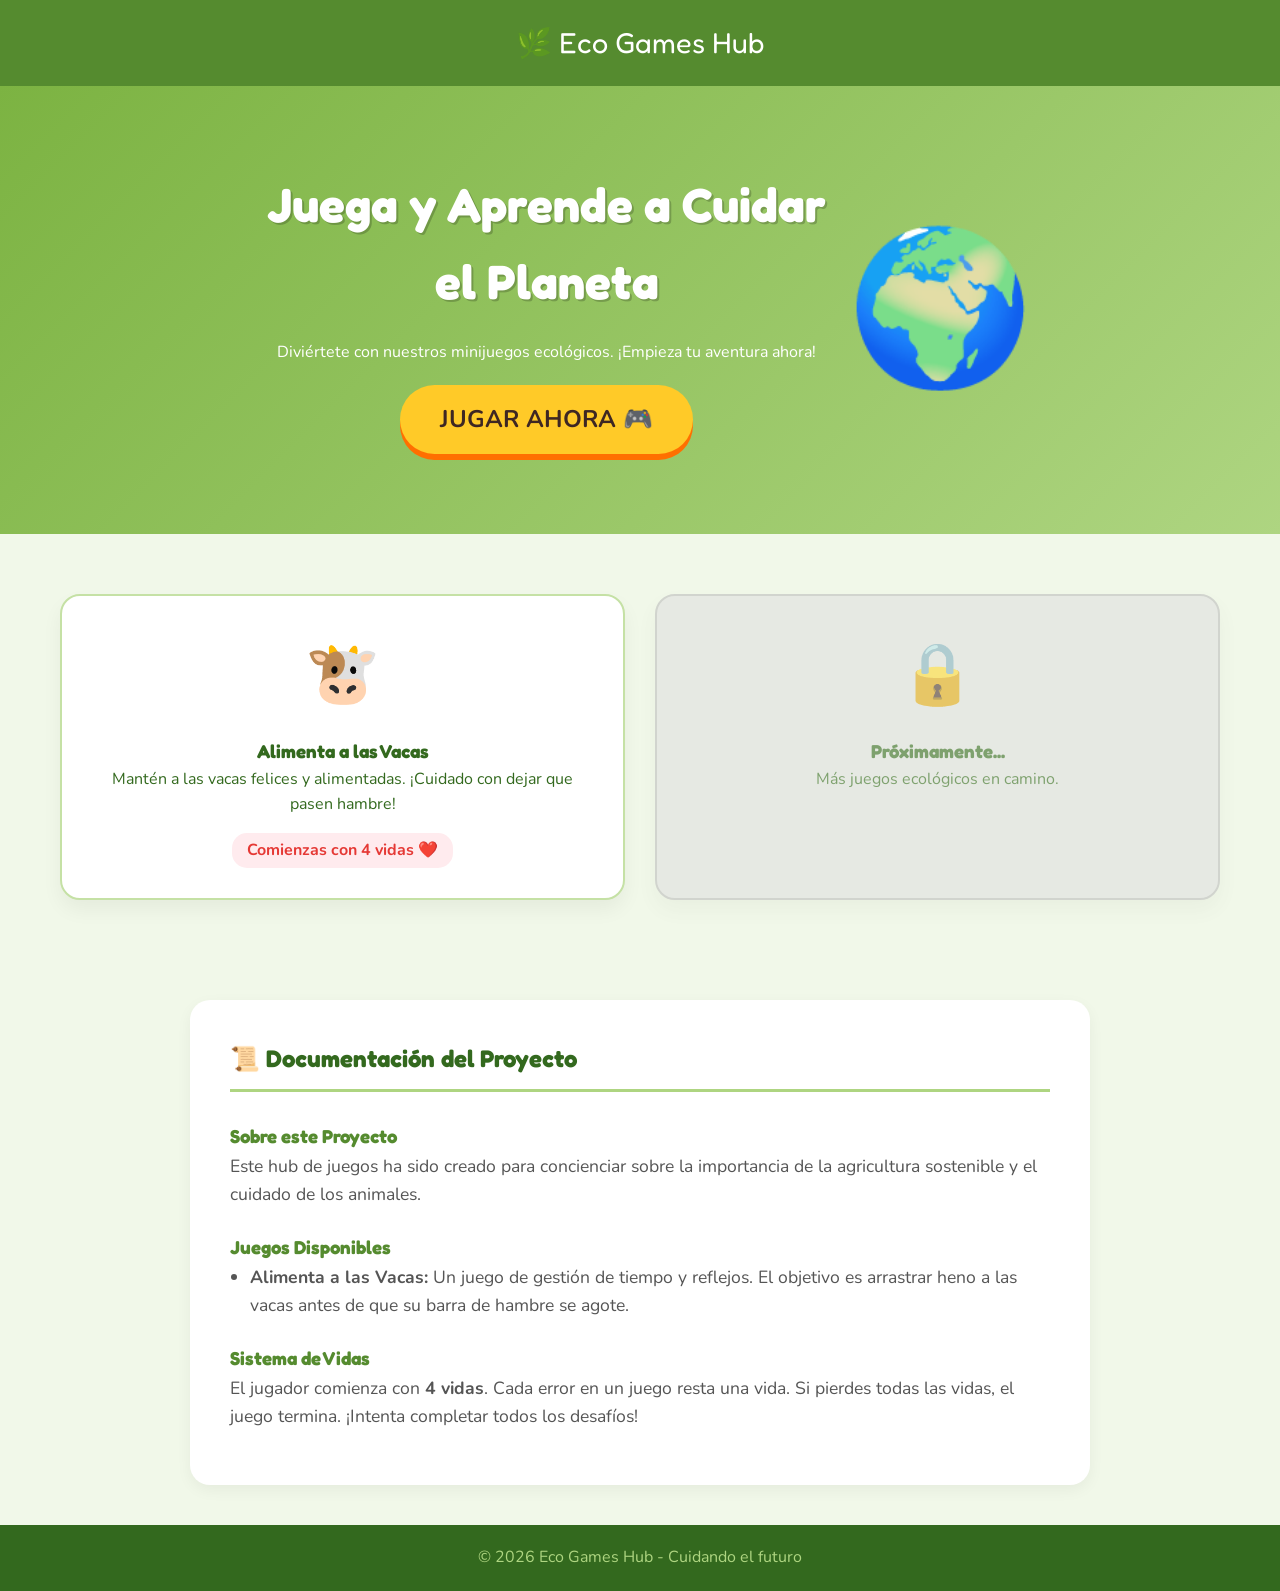
==== eco-games-hub/index.html @ 915b9987 "Juego Alimentar Vacas y Menu web terminado" ====
<!DOCTYPE html>
<html lang="es">

<head>
    <meta charset="UTF-8">
    <meta name="viewport" content="width=device-width, initial-scale=1.0">
    <title>Eco Games Hub</title>
    <link rel="stylesheet" href="style.css">
    <link href="https://fonts.googleapis.com/css2?family=Fredoka+One&family=Nunito:wght@400;700&display=swap"
        rel="stylesheet">
</head>

<body>

    <header class="main-header">
        <div class="logo">🌿 Eco Games Hub</div>
    </header>

    <main>
        <section class="hero">
            <div class="hero-content">
                <h1>Juega y Aprende a Cuidar el Planeta</h1>
                <p>Diviértete con nuestros minijuegos ecológicos. ¡Empieza tu aventura ahora!</p>
                <!-- Link to the game with initial lives -->
                <a href="../cow-feeding-game/index.html?lives=4" class="play-btn">
                    JUGAR AHORA 🎮
                </a>
            </div>
            <div class="hero-image">
                🌍
            </div>
        </section>

        <section class="games-grid">
            <div class="game-card">
                <div class="icon">🐮</div>
                <h3>Alimenta a las Vacas</h3>
                <p>Mantén a las vacas felices y alimentadas. ¡Cuidado con dejar que pasen hambre!</p>
                <div class="lives-info">Comienzas con 4 vidas ❤️</div>
            </div>
            <!-- More games can be added here -->
            <div class="game-card locked">
                <div class="icon">🔒</div>
                <h3>Próximamente...</h3>
                <p>Más juegos ecológicos en camino.</p>
            </div>
        </section>

        <section class="documentation">
            <h2>📜 Documentación del Proyecto</h2>
            <div class="doc-content">
                <h3>Sobre este Proyecto</h3>
                <p>Este hub de juegos ha sido creado para concienciar sobre la importancia de la agricultura sostenible
                    y el cuidado de los animales.</p>

                <h3>Juegos Disponibles</h3>
                <ul>
                    <li><strong>Alimenta a las Vacas:</strong> Un juego de gestión de tiempo y reflejos. El objetivo es
                        arrastrar heno a las vacas antes de que su barra de hambre se agote.</li>
                </ul>

                <h3>Sistema de Vidas</h3>
                <p>El jugador comienza con <strong>4 vidas</strong>. Cada error en un juego resta una vida. Si pierdes
                    todas las vidas, el juego termina. ¡Intenta completar todos los desafíos!</p>
            </div>
        </section>
    </main>

    <footer>
        <p>© 2026 Eco Games Hub - Cuidando el futuro</p>
    </footer>

</body>

</html>
---- eco-games-hub/style.css ----
/* Reset & Fonts */
* {
    box-sizing: border-box;
    margin: 0;
    padding: 0;
}

body {
    font-family: 'Nunito', sans-serif;
    background-color: #f1f8e9;
    /* Light green/off-white */
    color: #33691e;
    line-height: 1.6;
}

h1,
h2,
h3,
.logo {
    font-family: 'Fredoka One', cursive;
}

/* Header */
.main-header {
    background-color: #558b2f;
    padding: 20px;
    color: white;
    box-shadow: 0 4px 6px rgba(0, 0, 0, 0.1);
}

.logo {
    font-size: 1.8rem;
    text-align: center;
}

/* Hero Section */
.hero {
    display: flex;
    flex-wrap: wrap;
    justify-content: center;
    align-items: center;
    padding: 60px 20px;
    background: linear-gradient(135deg, #7cb342 0%, #aed581 100%);
    color: white;
    text-align: center;
}

.hero-content {
    max-width: 600px;
    padding: 20px;
}

.hero h1 {
    font-size: 3rem;
    margin-bottom: 20px;
    text-shadow: 2px 2px 0px rgba(0, 0, 0, 0.2);
}

.play-btn {
    display: inline-block;
    background-color: #ffca28;
    color: #3e2723;
    padding: 15px 40px;
    font-size: 1.5rem;
    border-radius: 50px;
    text-decoration: none;
    font-weight: bold;
    box-shadow: 0 6px 0 #ff6f00;
    transition: transform 0.1s, box-shadow 0.1s;
    margin-top: 20px;
}

.play-btn:active {
    transform: translateY(6px);
    box-shadow: 0 0 0;
}

.hero-image {
    font-size: 150px;
    animation: float 3s ease-in-out infinite;
}

@keyframes float {
    0% {
        transform: translateY(0px);
    }

    50% {
        transform: translateY(-20px);
    }

    100% {
        transform: translateY(0px);
    }
}

/* Games Grid */
.games-grid {
    display: grid;
    grid-template-columns: repeat(auto-fit, minmax(280px, 1fr));
    gap: 30px;
    padding: 60px 20px;
    max-width: 1200px;
    margin: 0 auto;
}

.game-card {
    background: white;
    border-radius: 20px;
    padding: 30px;
    text-align: center;
    box-shadow: 0 10px 20px rgba(0, 0, 0, 0.05);
    border: 2px solid #c5e1a5;
    transition: transform 0.3s;
}

.game-card:hover {
    transform: translateY(-10px);
    border-color: #7cb342;
}

.game-card .icon {
    font-size: 60px;
    margin-bottom: 15px;
}

.game-card.locked {
    opacity: 0.6;
    background-color: #e0e0e0;
    border-color: #bdbdbd;
}

.lives-info {
    margin-top: 15px;
    font-weight: bold;
    color: #e53935;
    background: #ffebee;
    display: inline-block;
    padding: 5px 15px;
    border-radius: 15px;
}

/* Documentation */
.documentation {
    max-width: 900px;
    margin: 40px auto;
    padding: 40px;
    background-color: white;
    border-radius: 20px;
    box-shadow: 0 5px 15px rgba(0, 0, 0, 0.05);
}

.documentation h2 {
    color: #33691e;
    border-bottom: 3px solid #aed581;
    padding-bottom: 10px;
    margin-bottom: 30px;
}

.doc-content h3 {
    margin-top: 25px;
    color: #558b2f;
}

.doc-content p,
.doc-content ul {
    margin-bottom: 15px;
    color: #555;
    font-size: 1.1rem;
}

.doc-content ul {
    padding-left: 20px;
}

/* Footer */
footer {
    text-align: center;
    padding: 20px;
    background-color: #33691e;
    color: #aed581;
    margin-top: 40px;
}
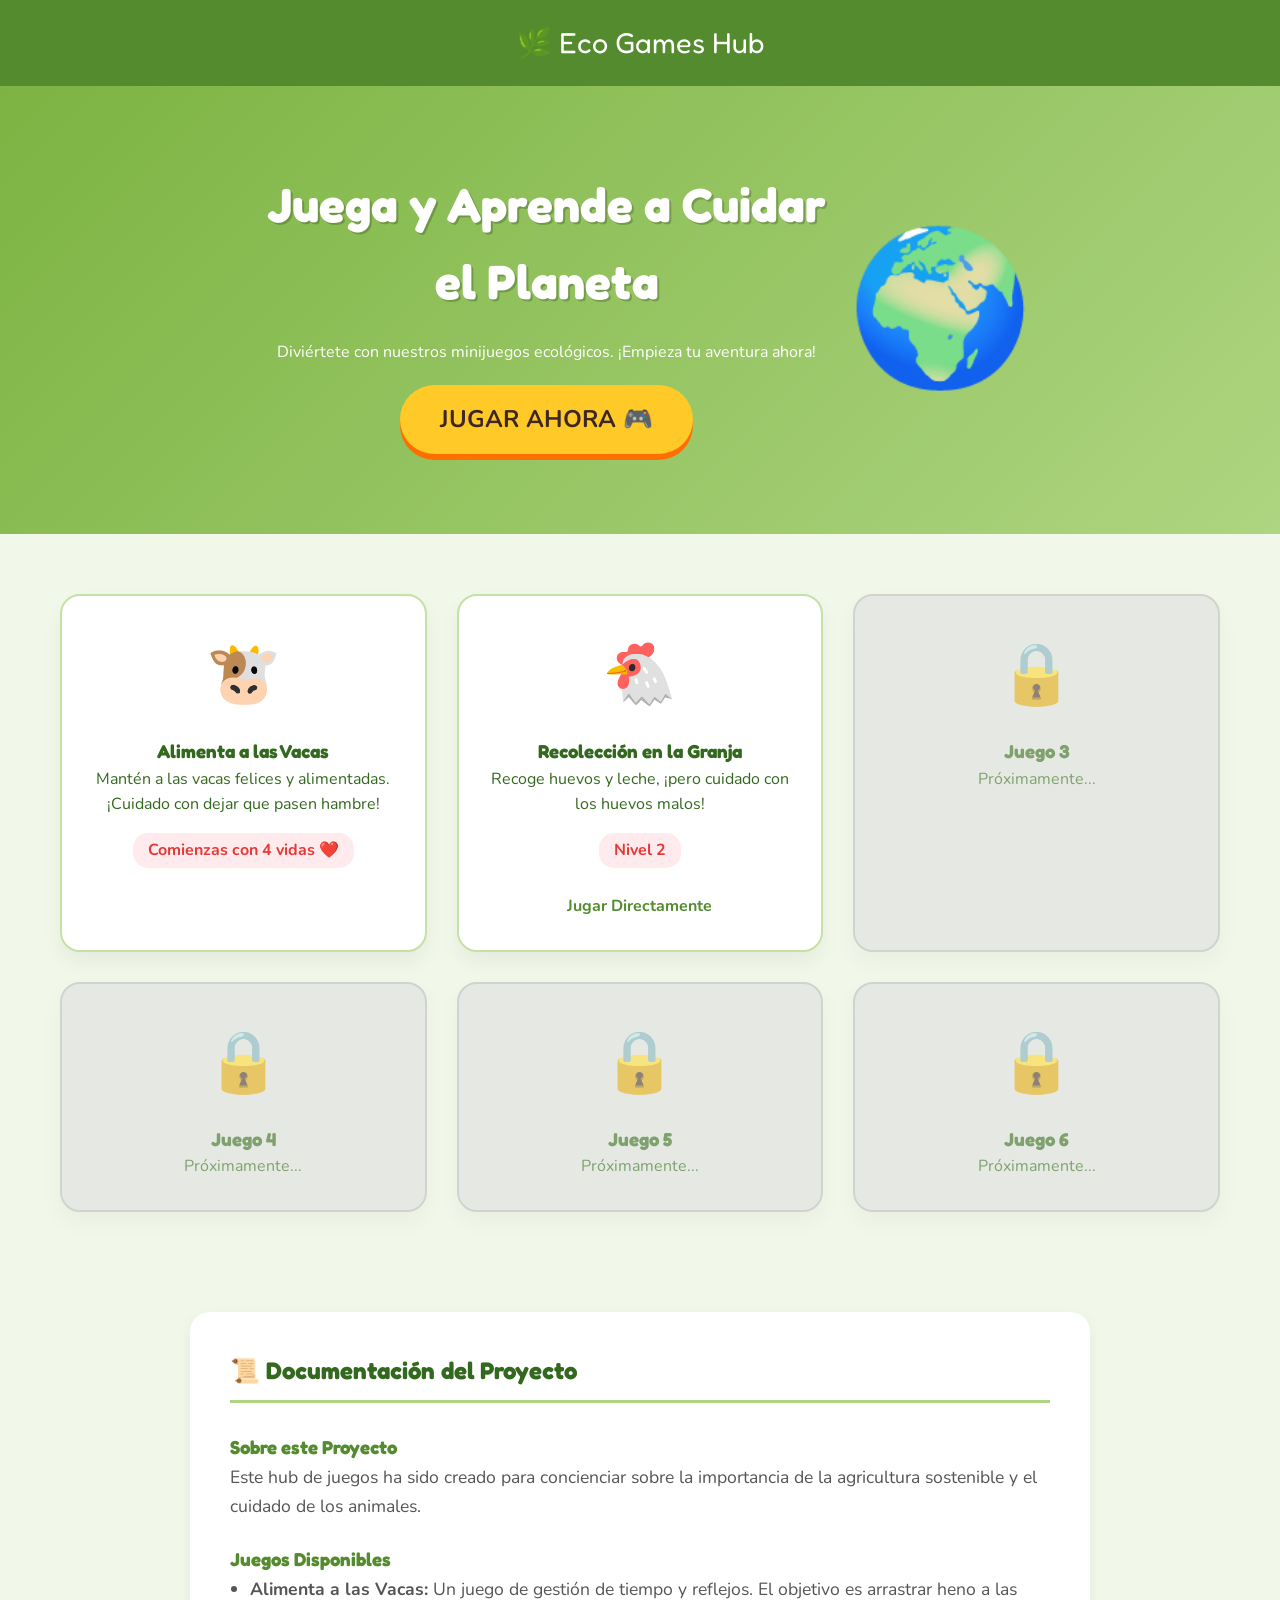
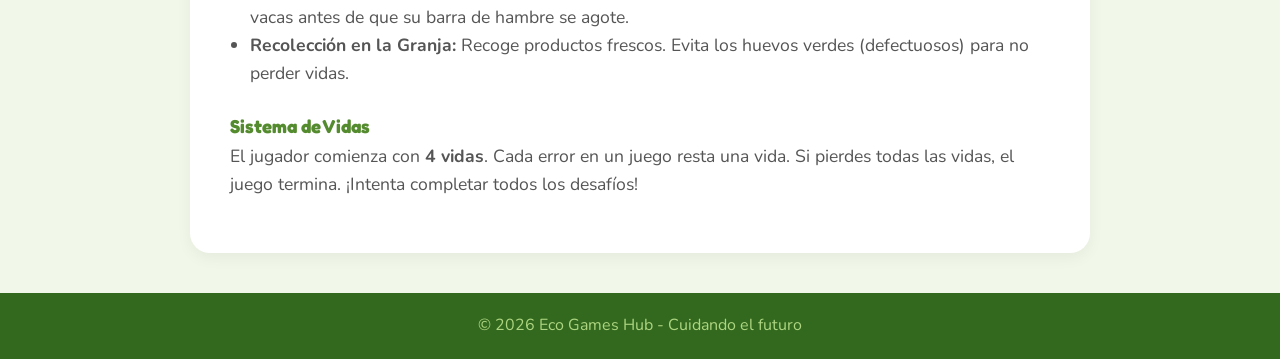
==== commit 6f46828b: "Creacion de juego de granja" ====
--- a/eco-games-hub/index.html
+++ b/eco-games-hub/index.html
@@ -38,11 +38,39 @@
                 <p>Mantén a las vacas felices y alimentadas. ¡Cuidado con dejar que pasen hambre!</p>
                 <div class="lives-info">Comienzas con 4 vidas ❤️</div>
             </div>
-            <!-- More games can be added here -->
+            <!-- Farm Collection Game -->
+            <div class="game-card">
+                <div class="icon">🐔</div>
+                <h3>Recolección en la Granja</h3>
+                <p>Recoge huevos y leche, ¡pero cuidado con los huevos malos!</p>
+                <div class="lives-info">Nivel 2</div>
+                <br><br>
+                <a href="../farm-collection-game/index.html?lives=4"
+                    style="text-decoration: none; color: #558b2f; font-weight: bold;">Jugar Directamente</a>
+            </div>
+
             <div class="game-card locked">
                 <div class="icon">🔒</div>
-                <h3>Próximamente...</h3>
-                <p>Más juegos ecológicos en camino.</p>
+                <h3>Juego 3</h3>
+                <p>Próximamente...</p>
+            </div>
+
+            <div class="game-card locked">
+                <div class="icon">🔒</div>
+                <h3>Juego 4</h3>
+                <p>Próximamente...</p>
+            </div>
+
+            <div class="game-card locked">
+                <div class="icon">🔒</div>
+                <h3>Juego 5</h3>
+                <p>Próximamente...</p>
+            </div>
+
+            <div class="game-card locked">
+                <div class="icon">🔒</div>
+                <h3>Juego 6</h3>
+                <p>Próximamente...</p>
             </div>
         </section>
 
@@ -57,6 +85,8 @@
                 <ul>
                     <li><strong>Alimenta a las Vacas:</strong> Un juego de gestión de tiempo y reflejos. El objetivo es
                         arrastrar heno a las vacas antes de que su barra de hambre se agote.</li>
+                    <li><strong>Recolección en la Granja:</strong> Recoge productos frescos. Evita los huevos verdes
+                        (defectuosos) para no perder vidas.</li>
                 </ul>
 
                 <h3>Sistema de Vidas</h3>
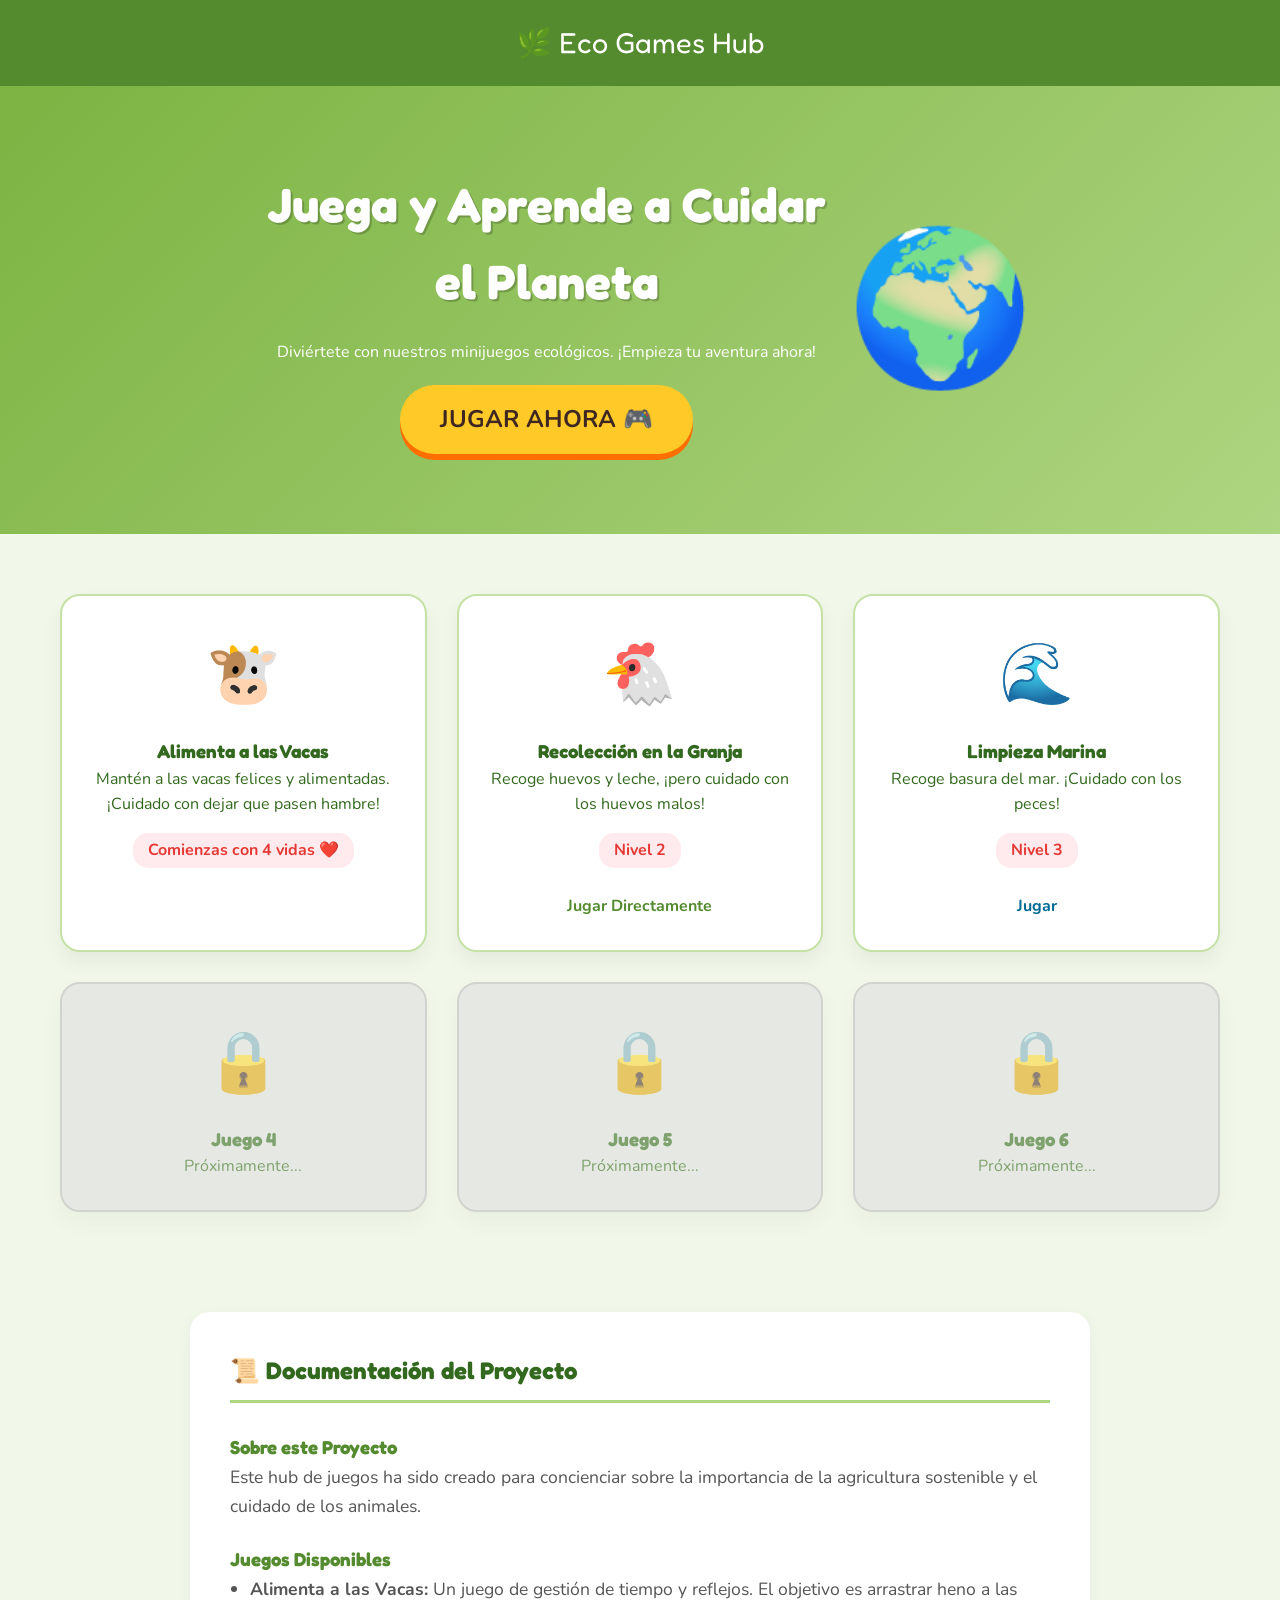
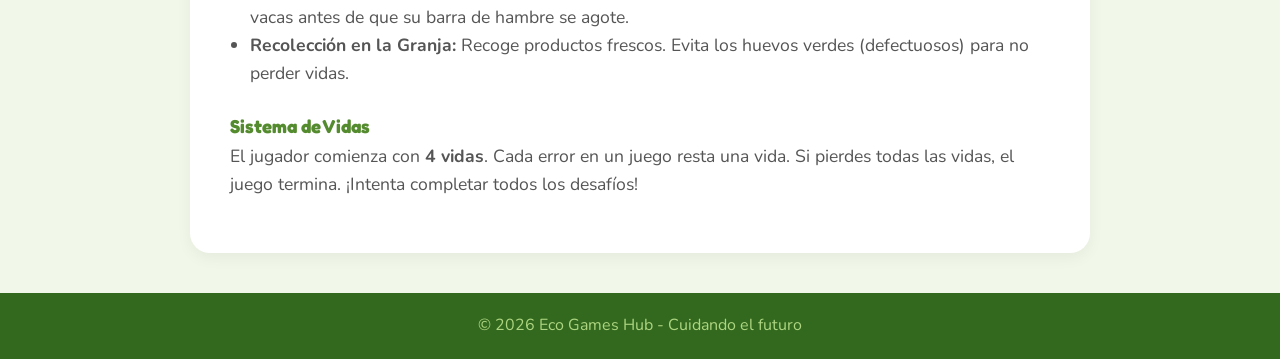
==== commit 5ad02946: "crear juego peces" ====
--- a/eco-games-hub/index.html
+++ b/eco-games-hub/index.html
@@ -49,10 +49,14 @@
                     style="text-decoration: none; color: #558b2f; font-weight: bold;">Jugar Directamente</a>
             </div>
 
-            <div class="game-card locked">
-                <div class="icon">🔒</div>
-                <h3>Juego 3</h3>
-                <p>Próximamente...</p>
+            <div class="game-card">
+                <div class="icon">🌊</div>
+                <h3>Limpieza Marina</h3>
+                <p>Recoge basura del mar. ¡Cuidado con los peces!</p>
+                <div class="lives-info">Nivel 3</div>
+                <br><br>
+                <a href="../marine-cleaning-game/index.html?lives=4" class="play-btn-small"
+                    style="text-decoration: none; color: #006994; font-weight: bold;">Jugar</a>
             </div>
 
             <div class="game-card locked">
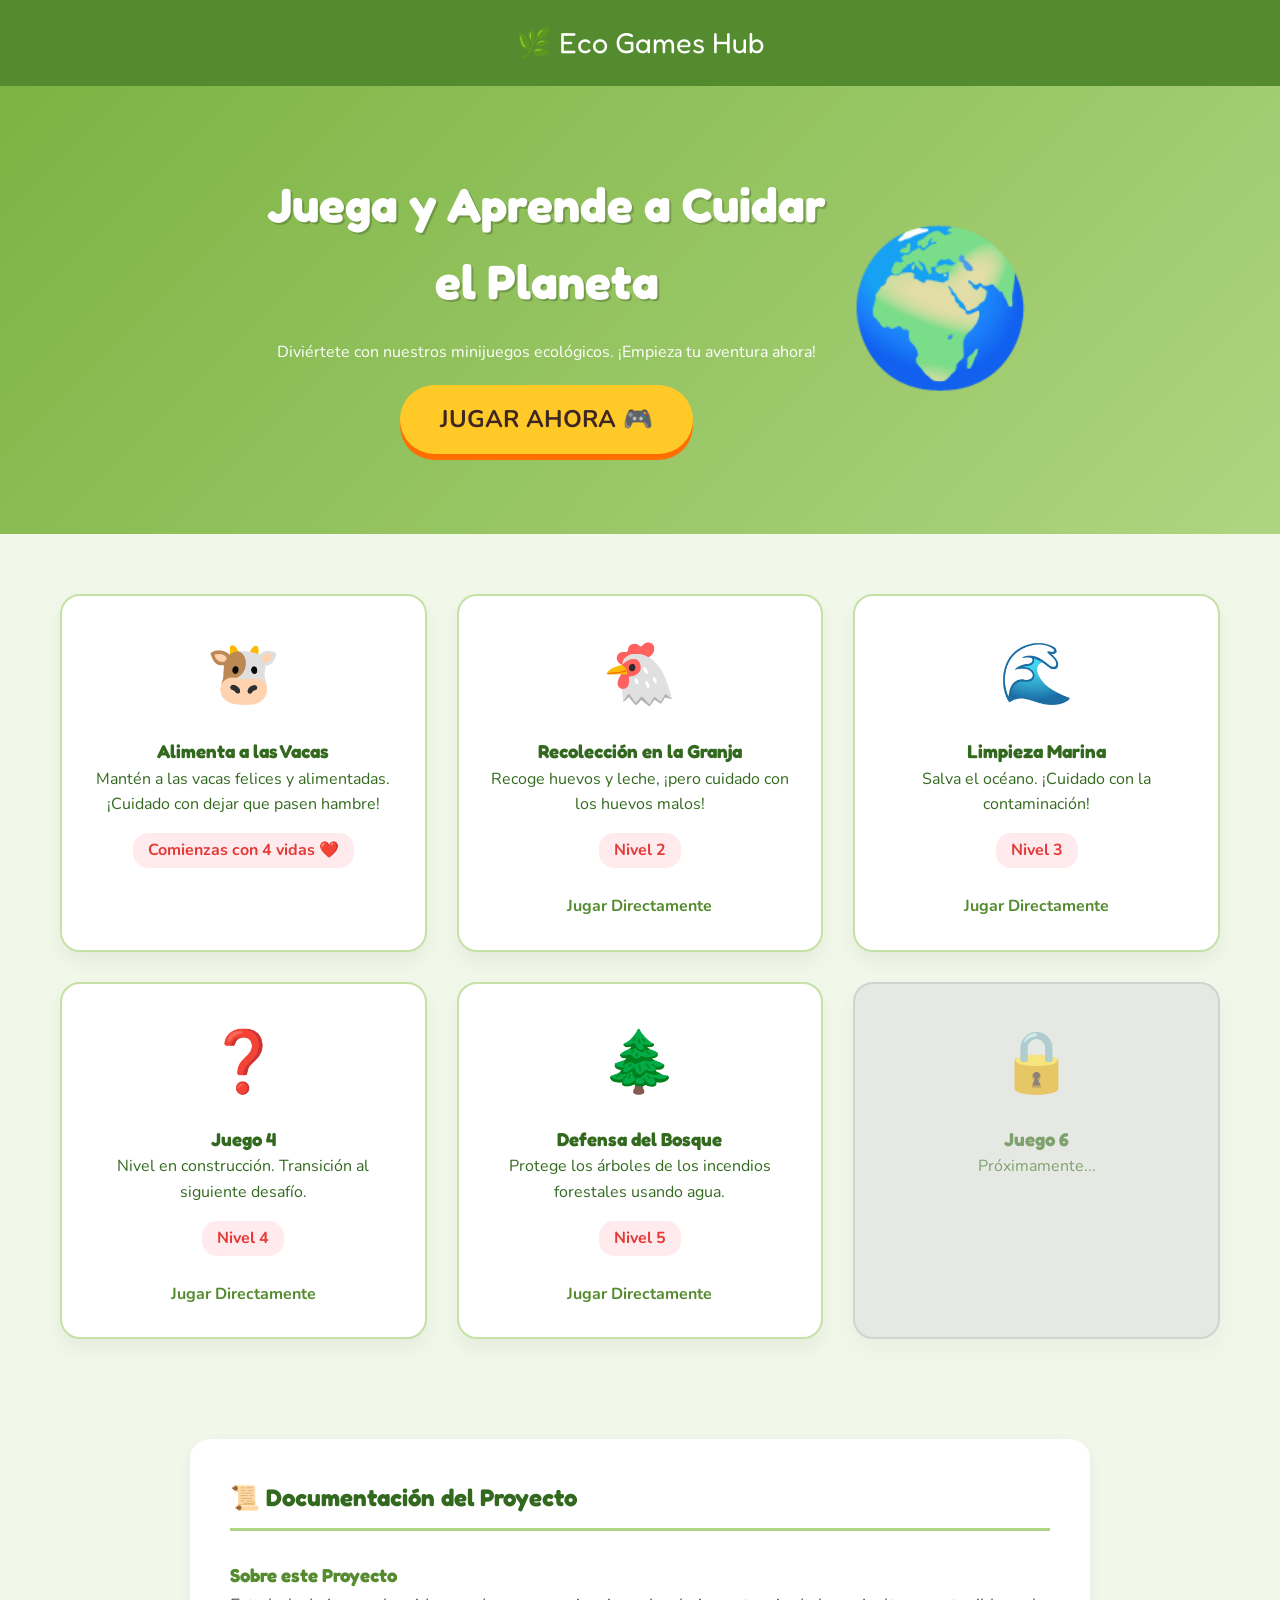
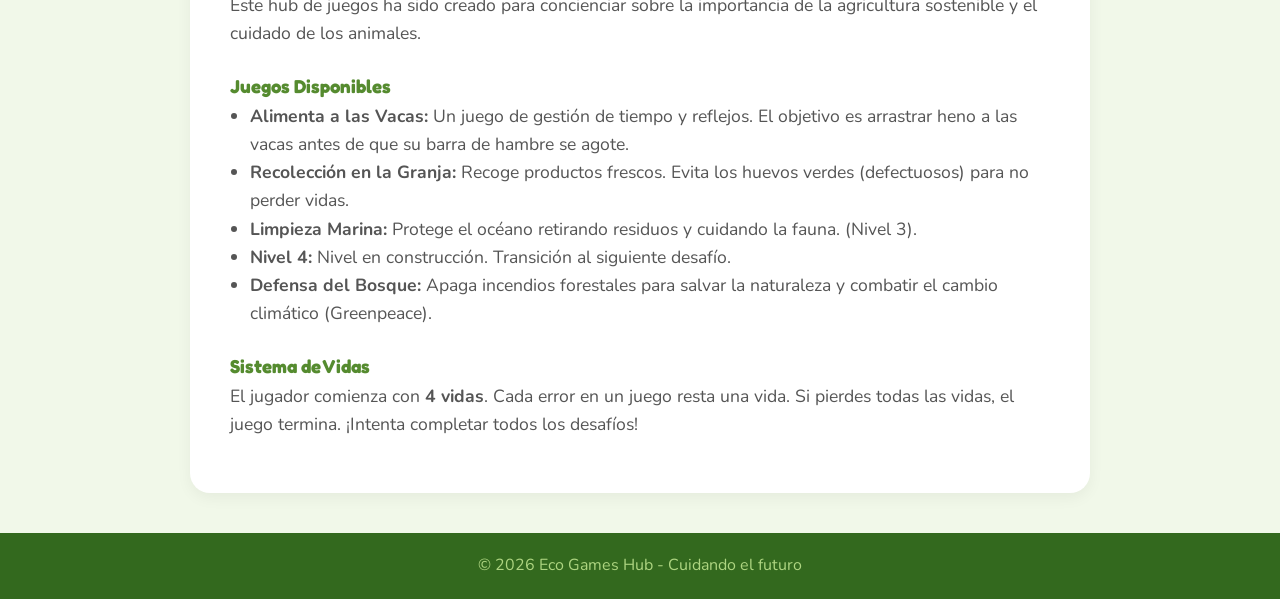
==== commit faded9f8: "juego green peace" ====
--- a/eco-games-hub/index.html
+++ b/eco-games-hub/index.html
@@ -49,26 +49,37 @@
                     style="text-decoration: none; color: #558b2f; font-weight: bold;">Jugar Directamente</a>
             </div>
 
+            <!-- Marine Cleaning Game -->
             <div class="game-card">
                 <div class="icon">🌊</div>
                 <h3>Limpieza Marina</h3>
-                <p>Recoge basura del mar. ¡Cuidado con los peces!</p>
+                <p>Salva el océano. ¡Cuidado con la contaminación!</p>
                 <div class="lives-info">Nivel 3</div>
                 <br><br>
-                <a href="../marine-cleaning-game/index.html?lives=4" class="play-btn-small"
-                    style="text-decoration: none; color: #006994; font-weight: bold;">Jugar</a>
+                <a href="../marine-cleaning-game/index.html?lives=4"
+                    style="text-decoration: none; color: #558b2f; font-weight: bold;">Jugar Directamente</a>
             </div>
 
-            <div class="game-card locked">
-                <div class="icon">🔒</div>
+            <!-- Game 4 Placeholder -->
+            <div class="game-card">
+                <div class="icon">❓</div>
                 <h3>Juego 4</h3>
-                <p>Próximamente...</p>
+                <p>Nivel en construcción. Transición al siguiente desafío.</p>
+                <div class="lives-info">Nivel 4</div>
+                <br><br>
+                <a href="../game-4-placeholder/index.html?lives=4"
+                    style="text-decoration: none; color: #558b2f; font-weight: bold;">Jugar Directamente</a>
             </div>
 
-            <div class="game-card locked">
-                <div class="icon">🔒</div>
-                <h3>Juego 5</h3>
-                <p>Próximamente...</p>
+            <!-- Greenpeace Forest Game -->
+            <div class="game-card">
+                <div class="icon">🌲</div>
+                <h3>Defensa del Bosque</h3>
+                <p>Protege los árboles de los incendios forestales usando agua.</p>
+                <div class="lives-info">Nivel 5</div>
+                <br><br>
+                <a href="../greenpeace-forest-game/index.html?lives=4"
+                    style="text-decoration: none; color: #558b2f; font-weight: bold;">Jugar Directamente</a>
             </div>
 
             <div class="game-card locked">
@@ -91,6 +102,11 @@
                         arrastrar heno a las vacas antes de que su barra de hambre se agote.</li>
                     <li><strong>Recolección en la Granja:</strong> Recoge productos frescos. Evita los huevos verdes
                         (defectuosos) para no perder vidas.</li>
+                    <li><strong>Limpieza Marina:</strong> Protege el océano retirando residuos y cuidando la fauna.
+                        (Nivel 3).</li>
+                    <li><strong>Nivel 4:</strong> Nivel en construcción. Transición al siguiente desafío.</li>
+                    <li><strong>Defensa del Bosque:</strong> Apaga incendios forestales para salvar la naturaleza y
+                        combatir el cambio climático (Greenpeace).</li>
                 </ul>
 
                 <h3>Sistema de Vidas</h3>
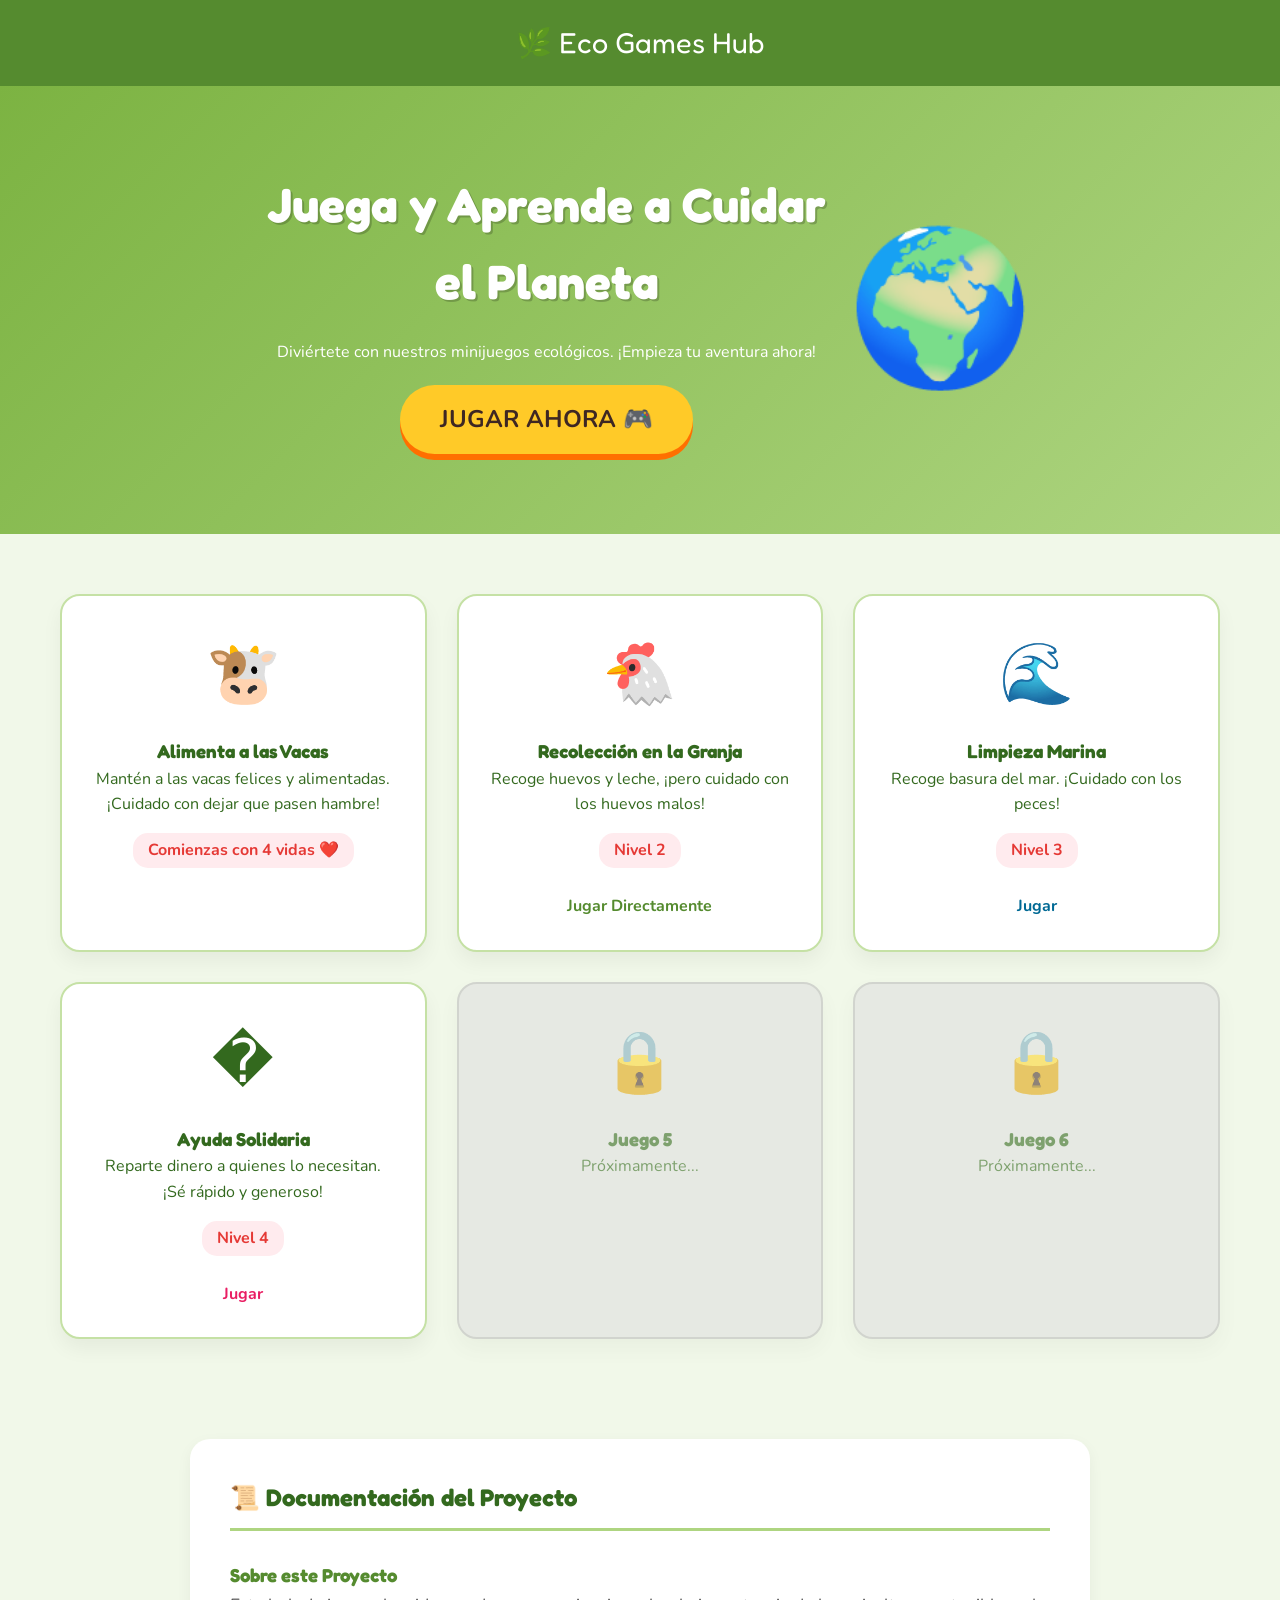
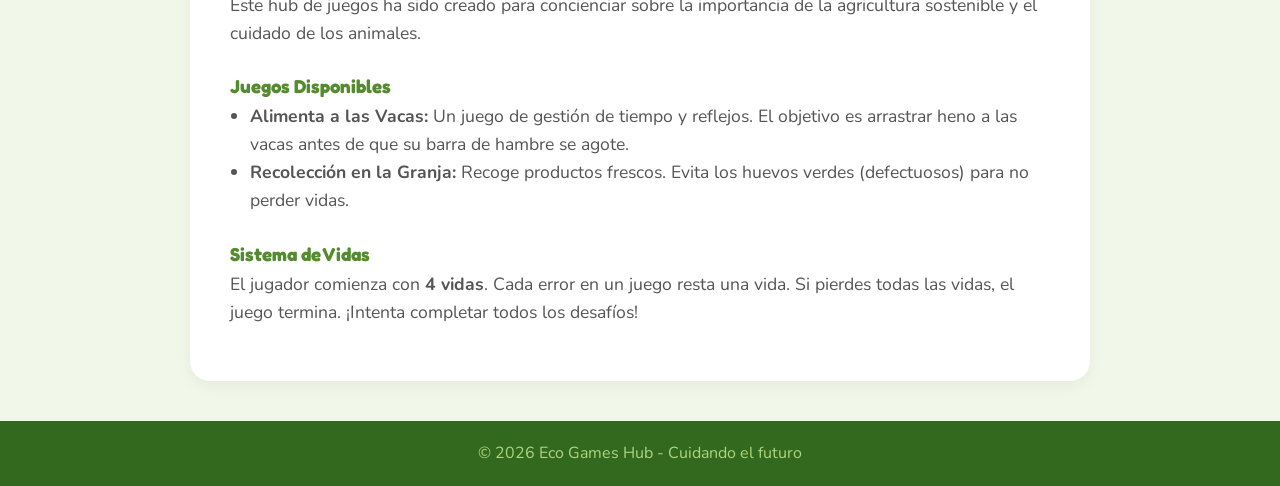
==== commit 368bde91: "juego 4 caridad" ====
--- a/eco-games-hub/index.html
+++ b/eco-games-hub/index.html
@@ -49,37 +49,30 @@
                     style="text-decoration: none; color: #558b2f; font-weight: bold;">Jugar Directamente</a>
             </div>
 
-            <!-- Marine Cleaning Game -->
             <div class="game-card">
                 <div class="icon">🌊</div>
                 <h3>Limpieza Marina</h3>
-                <p>Salva el océano. ¡Cuidado con la contaminación!</p>
+                <p>Recoge basura del mar. ¡Cuidado con los peces!</p>
                 <div class="lives-info">Nivel 3</div>
                 <br><br>
-                <a href="../marine-cleaning-game/index.html?lives=4"
-                    style="text-decoration: none; color: #558b2f; font-weight: bold;">Jugar Directamente</a>
+                <a href="../marine-cleaning-game/index.html?lives=4" class="play-btn-small"
+                    style="text-decoration: none; color: #006994; font-weight: bold;">Jugar</a>
             </div>
 
-            <!-- Game 4 Placeholder -->
             <div class="game-card">
-                <div class="icon">❓</div>
-                <h3>Juego 4</h3>
-                <p>Nivel en construcción. Transición al siguiente desafío.</p>
+                <div class="icon">�</div>
+                <h3>Ayuda Solidaria</h3>
+                <p>Reparte dinero a quienes lo necesitan. ¡Sé rápido y generoso!</p>
                 <div class="lives-info">Nivel 4</div>
                 <br><br>
-                <a href="../game-4-placeholder/index.html?lives=4"
-                    style="text-decoration: none; color: #558b2f; font-weight: bold;">Jugar Directamente</a>
+                <a href="../charity-giving-game/index.html?lives=4" class="play-btn-small"
+                    style="text-decoration: none; color: #e91e63; font-weight: bold;">Jugar</a>
             </div>
 
-            <!-- Greenpeace Forest Game -->
-            <div class="game-card">
-                <div class="icon">🌲</div>
-                <h3>Defensa del Bosque</h3>
-                <p>Protege los árboles de los incendios forestales usando agua.</p>
-                <div class="lives-info">Nivel 5</div>
-                <br><br>
-                <a href="../greenpeace-forest-game/index.html?lives=4"
-                    style="text-decoration: none; color: #558b2f; font-weight: bold;">Jugar Directamente</a>
+            <div class="game-card locked">
+                <div class="icon">🔒</div>
+                <h3>Juego 5</h3>
+                <p>Próximamente...</p>
             </div>
 
             <div class="game-card locked">
@@ -102,11 +95,6 @@
                         arrastrar heno a las vacas antes de que su barra de hambre se agote.</li>
                     <li><strong>Recolección en la Granja:</strong> Recoge productos frescos. Evita los huevos verdes
                         (defectuosos) para no perder vidas.</li>
-                    <li><strong>Limpieza Marina:</strong> Protege el océano retirando residuos y cuidando la fauna.
-                        (Nivel 3).</li>
-                    <li><strong>Nivel 4:</strong> Nivel en construcción. Transición al siguiente desafío.</li>
-                    <li><strong>Defensa del Bosque:</strong> Apaga incendios forestales para salvar la naturaleza y
-                        combatir el cambio climático (Greenpeace).</li>
                 </ul>
 
                 <h3>Sistema de Vidas</h3>
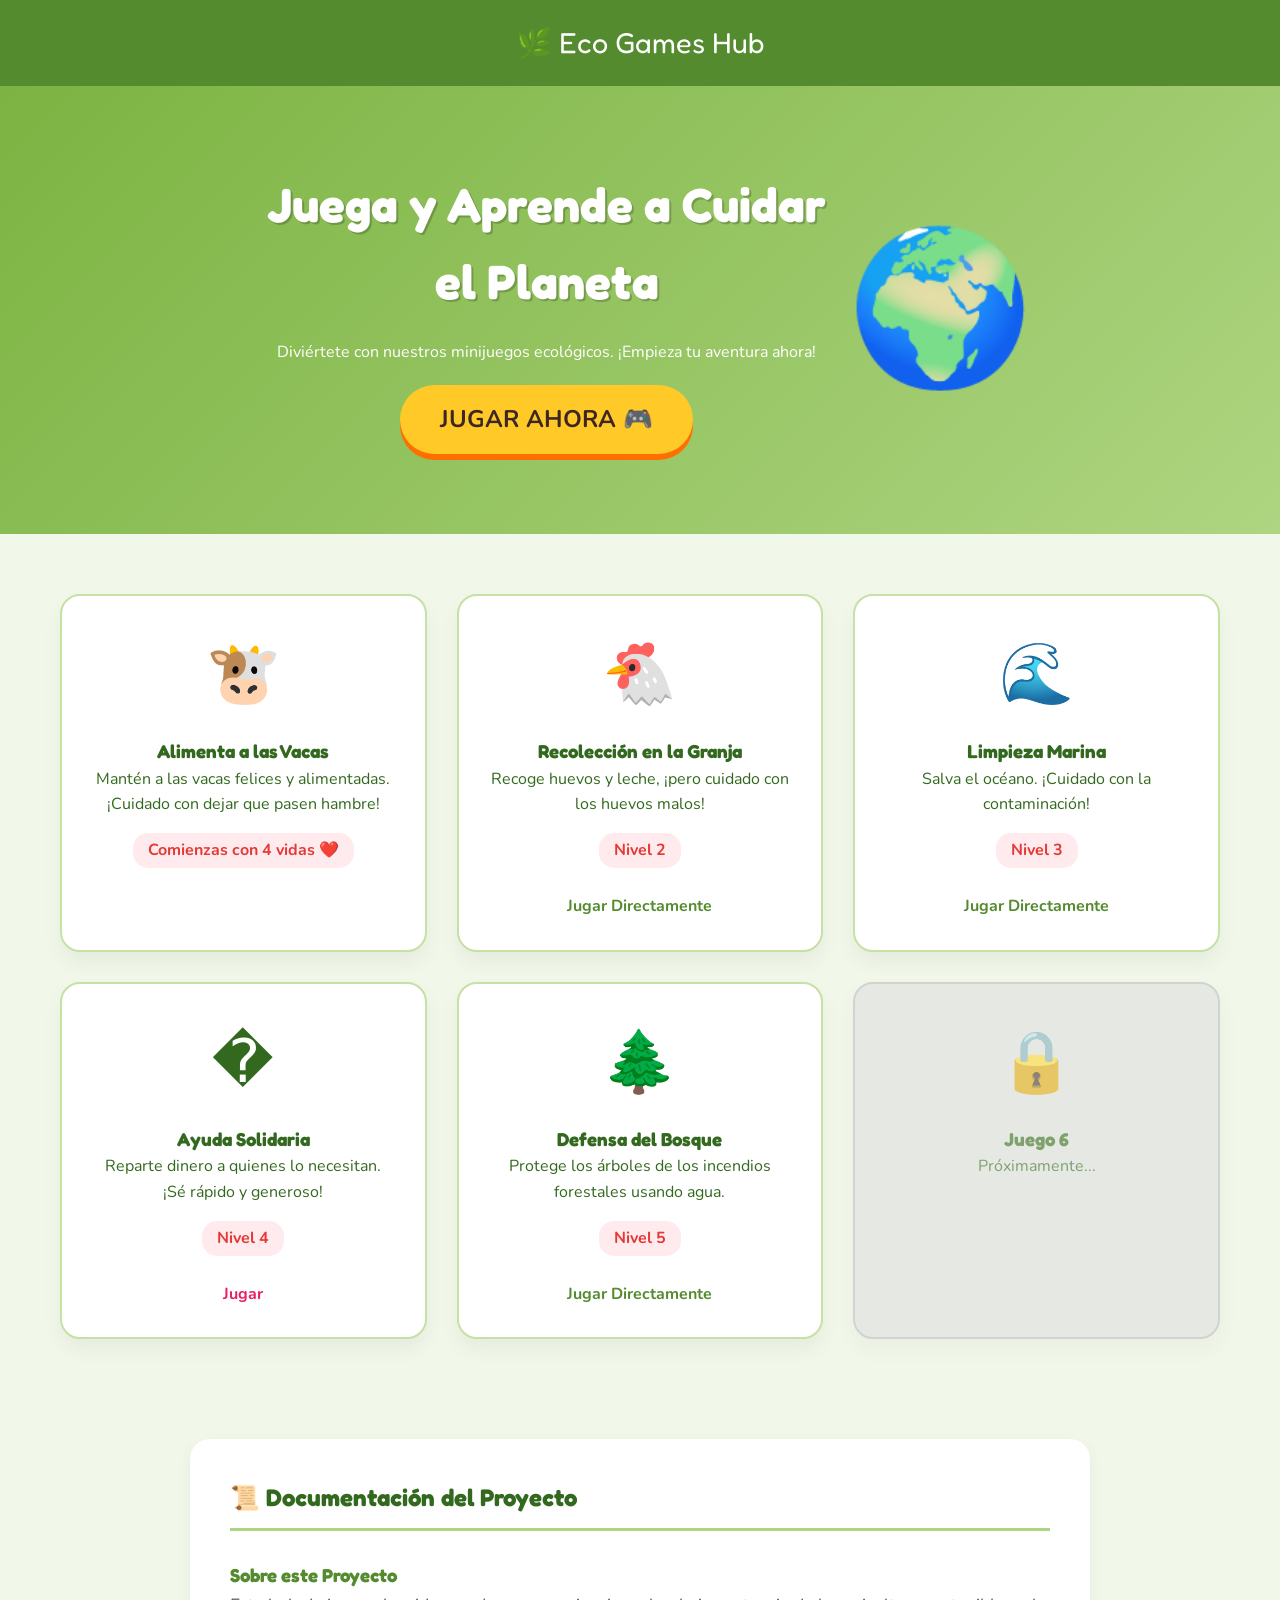
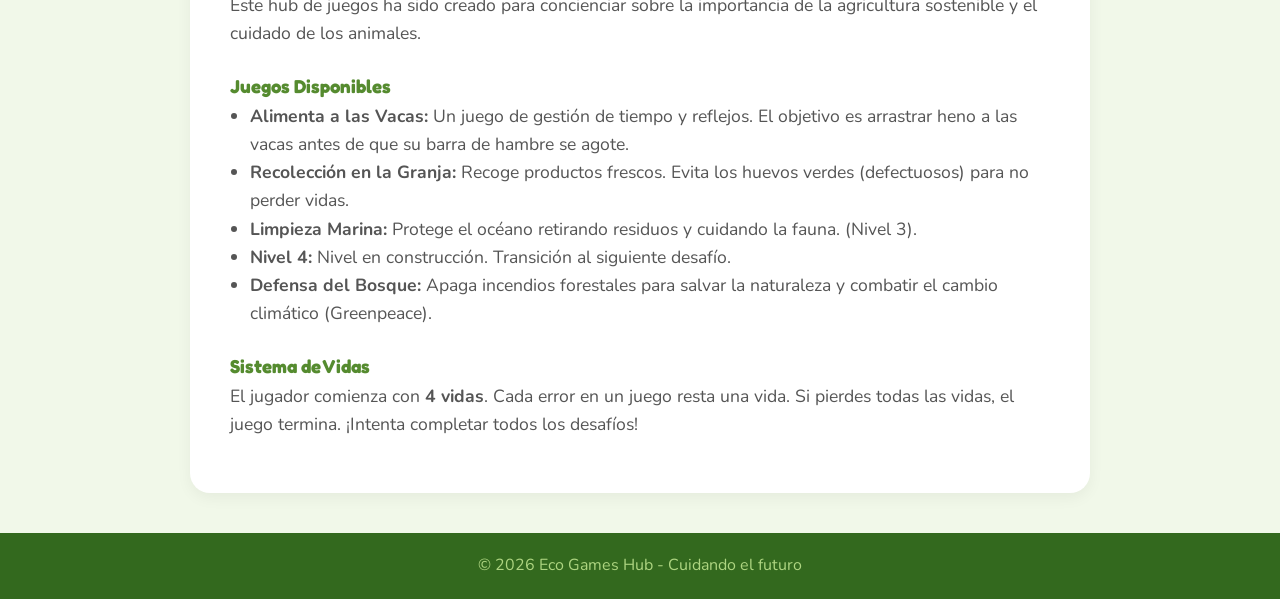
==== commit 9492bfd9: "Merge branch 'main' into juego-4-carity" ====
--- a/eco-games-hub/index.html
+++ b/eco-games-hub/index.html
@@ -49,14 +49,15 @@
                     style="text-decoration: none; color: #558b2f; font-weight: bold;">Jugar Directamente</a>
             </div>
 
+            <!-- Marine Cleaning Game -->
             <div class="game-card">
                 <div class="icon">🌊</div>
                 <h3>Limpieza Marina</h3>
-                <p>Recoge basura del mar. ¡Cuidado con los peces!</p>
+                <p>Salva el océano. ¡Cuidado con la contaminación!</p>
                 <div class="lives-info">Nivel 3</div>
                 <br><br>
-                <a href="../marine-cleaning-game/index.html?lives=4" class="play-btn-small"
-                    style="text-decoration: none; color: #006994; font-weight: bold;">Jugar</a>
+                <a href="../marine-cleaning-game/index.html?lives=4"
+                    style="text-decoration: none; color: #558b2f; font-weight: bold;">Jugar Directamente</a>
             </div>
 
             <div class="game-card">
@@ -69,10 +70,15 @@
                     style="text-decoration: none; color: #e91e63; font-weight: bold;">Jugar</a>
             </div>
 
-            <div class="game-card locked">
-                <div class="icon">🔒</div>
-                <h3>Juego 5</h3>
-                <p>Próximamente...</p>
+            <!-- Greenpeace Forest Game -->
+            <div class="game-card">
+                <div class="icon">🌲</div>
+                <h3>Defensa del Bosque</h3>
+                <p>Protege los árboles de los incendios forestales usando agua.</p>
+                <div class="lives-info">Nivel 5</div>
+                <br><br>
+                <a href="../greenpeace-forest-game/index.html?lives=4"
+                    style="text-decoration: none; color: #558b2f; font-weight: bold;">Jugar Directamente</a>
             </div>
 
             <div class="game-card locked">
@@ -95,6 +101,11 @@
                         arrastrar heno a las vacas antes de que su barra de hambre se agote.</li>
                     <li><strong>Recolección en la Granja:</strong> Recoge productos frescos. Evita los huevos verdes
                         (defectuosos) para no perder vidas.</li>
+                    <li><strong>Limpieza Marina:</strong> Protege el océano retirando residuos y cuidando la fauna.
+                        (Nivel 3).</li>
+                    <li><strong>Nivel 4:</strong> Nivel en construcción. Transición al siguiente desafío.</li>
+                    <li><strong>Defensa del Bosque:</strong> Apaga incendios forestales para salvar la naturaleza y
+                        combatir el cambio climático (Greenpeace).</li>
                 </ul>
 
                 <h3>Sistema de Vidas</h3>
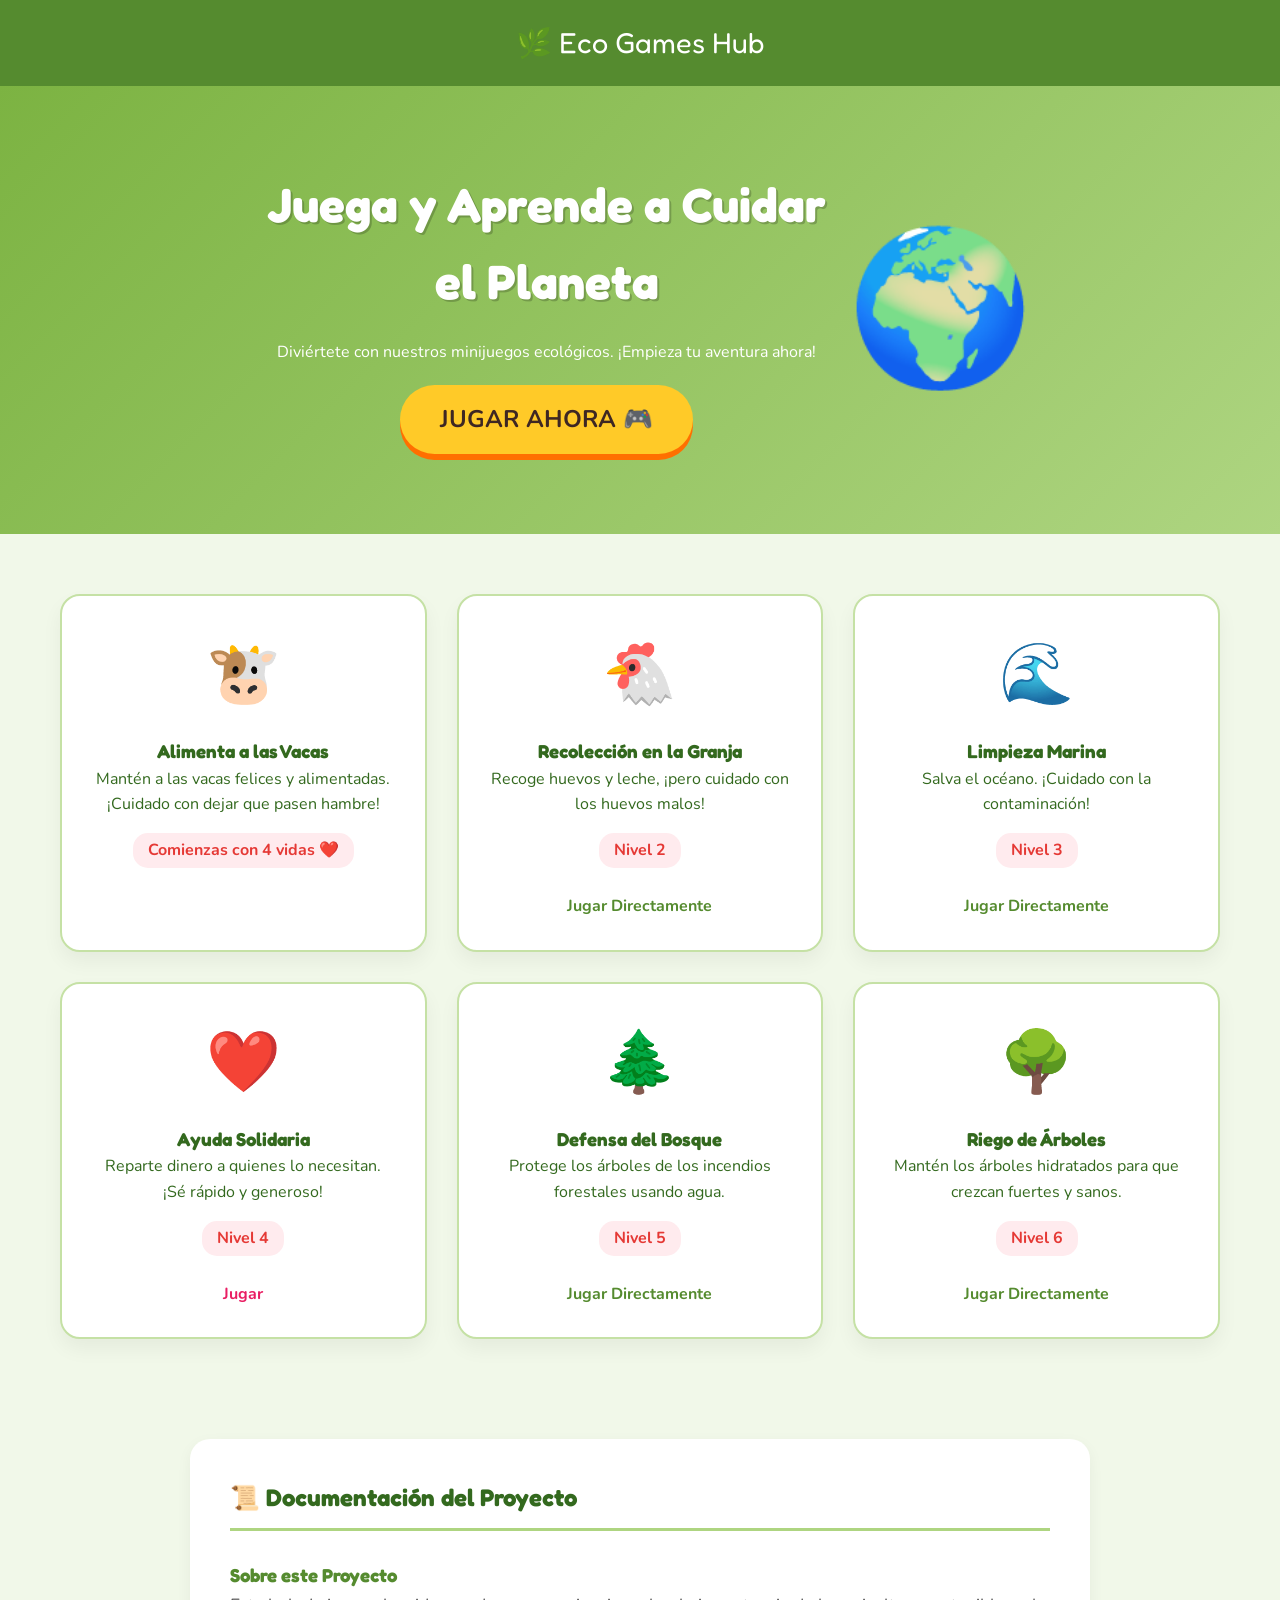
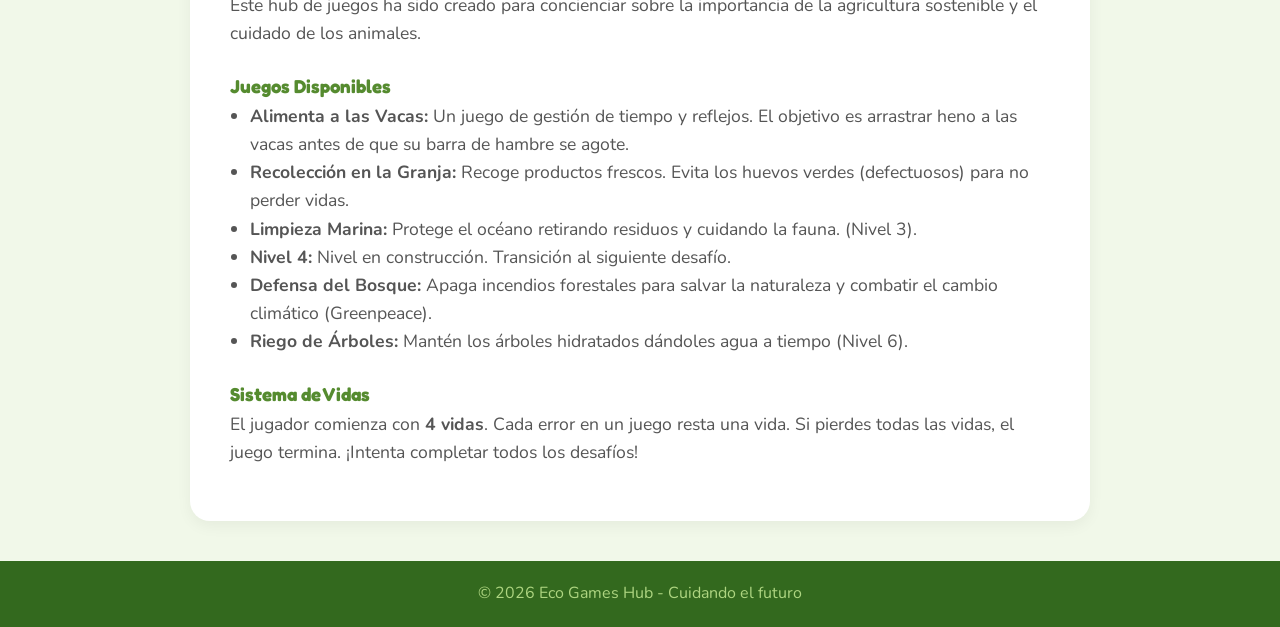
==== commit e8ffb20c: "juego de riego completado y cambio de icono del juego de caridad" ====
--- a/eco-games-hub/index.html
+++ b/eco-games-hub/index.html
@@ -1,4 +1,4 @@
-<!DOCTYPE html>
+﻿<!DOCTYPE html>
 <html lang="es">
 
 <head>
@@ -61,7 +61,7 @@
             </div>
 
             <div class="game-card">
-                <div class="icon">�</div>
+                <div class="icon">❤️</div>
                 <h3>Ayuda Solidaria</h3>
                 <p>Reparte dinero a quienes lo necesitan. ¡Sé rápido y generoso!</p>
                 <div class="lives-info">Nivel 4</div>
@@ -81,10 +81,15 @@
                     style="text-decoration: none; color: #558b2f; font-weight: bold;">Jugar Directamente</a>
             </div>
 
-            <div class="game-card locked">
-                <div class="icon">🔒</div>
-                <h3>Juego 6</h3>
-                <p>Próximamente...</p>
+            <!-- Tree Watering Game -->
+            <div class="game-card">
+                <div class="icon">🌳</div>
+                <h3>Riego de Árboles</h3>
+                <p>Mantén los árboles hidratados para que crezcan fuertes y sanos.</p>
+                <div class="lives-info">Nivel 6</div>
+                <br><br>
+                <a href="../field-watering-game/index.html?lives=4"
+                    style="text-decoration: none; color: #558b2f; font-weight: bold;">Jugar Directamente</a>
             </div>
         </section>
 
@@ -106,6 +111,8 @@
                     <li><strong>Nivel 4:</strong> Nivel en construcción. Transición al siguiente desafío.</li>
                     <li><strong>Defensa del Bosque:</strong> Apaga incendios forestales para salvar la naturaleza y
                         combatir el cambio climático (Greenpeace).</li>
+                    <li><strong>Riego de Árboles:</strong> Mantén los árboles hidratados dándoles agua a tiempo (Nivel
+                        6).</li>
                 </ul>
 
                 <h3>Sistema de Vidas</h3>
